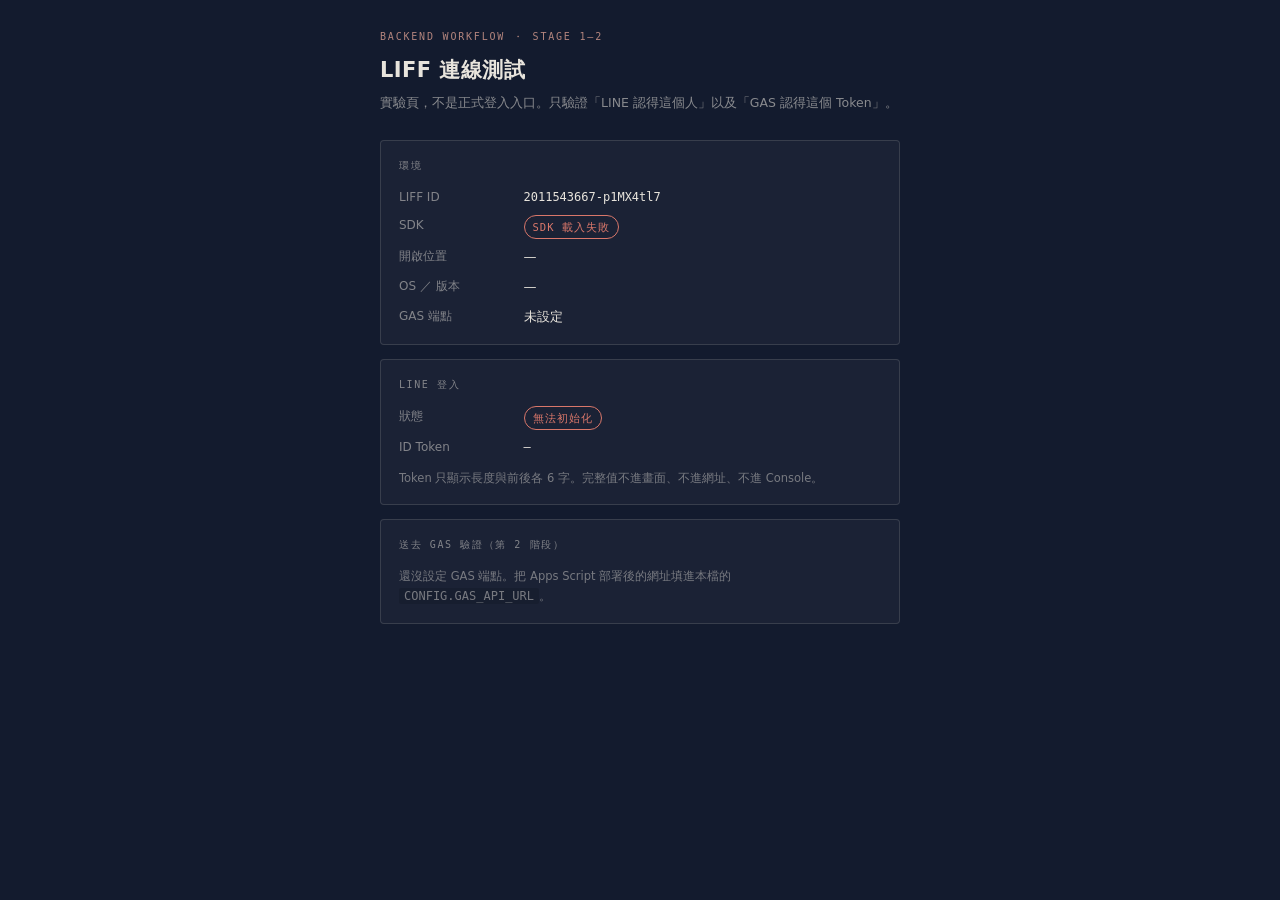
==== liff-test.html @ d4d9eb21 "後端第 1–2 階段：LIFF 唯讀測試頁與只驗 Token 的最小 GAS liff-test.html —— 獨立實驗頁，不是正式登入入口，不碰 index.html。 只做 liff.init(" ====
<!doctype html>
<html lang="zh-Hant">
<head>
<meta charset="utf-8">
<meta name="viewport" content="width=device-width,initial-scale=1">
<meta name="robots" content="noindex">
<title>UC 雲端教練 ・ LIFF 連線測試</title>
<!--
  BACKEND-WORKFLOW.md 第 1～2 階段的實驗頁。**這不是正式登入入口。**

  它只做四件事：liff.init()、看登入狀態、取得原始 ID Token、把 Token 送去 GAS 驗。
  不載入題庫、不讀寫 Sheet、不碰 index.html。

  ⚠️ 三條不能違反的規則（BACKEND-WORKFLOW.md §3）：
  1. **只傳原始 ID Token 給 GAS。** 不傳 liff.getProfile() 或
     getDecodedIDToken() 得到的 user ID —— 那是前端說的，不能當登入證明。
     `line_group_activity_system` 就是這樣做的，那套的風險等級才容許。
  2. **畫面、網址、Console 都不完整印出 Token。** 這裡只顯示長度與前後各 6 字。
  3. **不把 Token 放進網址。** 一律 POST body。

  跟 GAS 講話的寫法照抄 line_group_activity_system（已驗證可跑）：
  Content-Type: text/plain（避開 CORS preflight —— GAS 不能自訂回應標頭，
  送 application/json 會因為 preflight 直接失敗）、redirect: follow（GAS 會 302）、
  cache: no-store ＋ 加一個 _ts 參數（GAS 那層會快取）。
-->
<style>
  :root{
    --navy:#131B2E; --beige:#E8E4DC; --salmon:#E8A898;
    --ok:#7FB58A; --bad:#D9776A;
    --mono:'Space Grotesk',ui-monospace,SFMono-Regular,Menlo,monospace;
    --sans:'Noto Sans TC',system-ui,-apple-system,sans-serif;
  }
  *{box-sizing:border-box}
  body{
    margin:0; padding:28px 20px 60px; background:var(--navy); color:var(--beige);
    font-family:var(--sans); font-size:15px; line-height:1.75;
  }
  .wrap{max-width:520px; margin:0 auto}
  .ey{font-family:var(--mono); font-size:10px; letter-spacing:.18em;
      text-transform:uppercase; color:var(--salmon); opacity:.75; margin:0 0 6px}
  h1{font-size:21px; font-weight:700; margin:0 0 4px; letter-spacing:.02em}
  .sub{font-size:12.5px; opacity:.55; margin:0 0 26px}
  .card{
    background:rgba(232,228,220,.04); border:1px solid rgba(232,228,220,.14);
    border-radius:4px; padding:16px 18px; margin:0 0 14px;
  }
  .card h2{font-family:var(--mono); font-size:10px; letter-spacing:.16em;
    text-transform:uppercase; opacity:.5; margin:0 0 12px; font-weight:500}
  dl{margin:0; display:grid; grid-template-columns:7.5em 1fr; gap:7px 12px}
  dt{font-size:12px; opacity:.5}
  dd{margin:0; font-size:13px; word-break:break-all}
  dd.mono{font-family:var(--mono); font-size:12px}
  .pill{display:inline-block; font-family:var(--mono); font-size:10.5px;
    letter-spacing:.1em; padding:2px 8px; border-radius:20px;
    border:1px solid currentColor}
  .good{color:var(--ok)} .warn{color:var(--salmon)} .fail{color:var(--bad)}
  button{
    font-family:var(--sans); font-size:14px; font-weight:500;
    background:var(--salmon); color:var(--navy); border:0; border-radius:3px;
    padding:12px 20px; cursor:pointer; margin:14px 8px 0 0;
  }
  button.gh{background:none; color:var(--beige); border:1px solid rgba(232,228,220,.28)}
  button:disabled{opacity:.35; cursor:default}
  pre{
    font-family:var(--mono); font-size:11.5px; line-height:1.7; white-space:pre-wrap;
    word-break:break-all; background:rgba(0,0,0,.28); border-radius:3px;
    padding:12px 14px; margin:12px 0 0; max-height:260px; overflow:auto;
  }
  .note{font-size:11.5px; opacity:.45; margin:10px 0 0}
  code{font-family:var(--mono); font-size:12px; background:rgba(0,0,0,.25);
    padding:1px 5px; border-radius:2px}
</style>
</head>
<body>
<div class="wrap">

  <p class="ey">Backend Workflow ・ Stage 1–2</p>
  <h1>LIFF 連線測試</h1>
  <p class="sub">實驗頁，不是正式登入入口。只驗證「LINE 認得這個人」以及「GAS 認得這個 Token」。</p>

  <div class="card">
    <h2>環境</h2>
    <dl>
      <dt>LIFF ID</dt><dd class="mono" id="e-liff">—</dd>
      <dt>SDK</dt><dd id="e-sdk"><span class="pill warn">載入中</span></dd>
      <dt>開啟位置</dt><dd id="e-in">—</dd>
      <dt>OS ／ 版本</dt><dd id="e-os">—</dd>
      <dt>GAS 端點</dt><dd id="e-gas">—</dd>
    </dl>
  </div>

  <div class="card">
    <h2>LINE 登入</h2>
    <dl>
      <dt>狀態</dt><dd id="l-state"><span class="pill warn">尚未初始化</span></dd>
      <dt>ID Token</dt><dd class="mono" id="l-token">—</dd>
    </dl>
    <button id="btn-login" hidden>用 LINE 登入</button>
    <button id="btn-logout" class="gh" hidden>登出</button>
    <p class="note">Token 只顯示長度與前後各 6 字。完整值不進畫面、不進網址、不進 Console。</p>
  </div>

  <div class="card">
    <h2>送去 GAS 驗證（第 2 階段）</h2>
    <p class="note" id="g-hint" style="margin-top:0">
      還沒設定 GAS 端點。把 Apps Script 部署後的網址填進本檔的
      <code>CONFIG.GAS_API_URL</code>。
    </p>
    <button id="btn-verify" hidden>auth.exchange</button>
    <pre id="g-out" hidden></pre>
  </div>

</div>

<script src="https://static.line-scdn.net/liff/edge/2/sdk.js"></script>
<script>
(function () {
  'use strict';

  /* ── 設定 ───────────────────────────────────────────
     LIFF ID 會出現在前端，不是密鑰。Channel secret 絕對不放這裡。
     GAS_API_URL 部署完再填；空字串時第 2 階段的區塊會停用，
     第 1 階段（純 LIFF）照樣可以驗收。 */
  var CONFIG = {
    LIFF_ID: '2011543667-p1MX4tl7',
    GAS_API_URL: ''
  };

  var $ = function (id) { return document.getElementById(id); };
  function pill(el, cls, text) {
    $(el).innerHTML = '<span class="pill ' + cls + '">' + text + '</span>';
  }
  function set(el, text) { $(el).textContent = text; }

  /* 遮罩：只留前後各 6 字。長度也一起給 —— 出問題時「有沒有拿到」和
     「拿到的是不是完整的」是兩件事，長度分得出來。 */
  function mask(s) {
    if (!s) return '—';
    var n = String(s).length;
    if (n <= 14) return '（' + n + ' 字，過短，可疑）';
    return s.slice(0, 6) + '…' + s.slice(-6) + '　（' + n + ' 字）';
  }

  set('e-liff', CONFIG.LIFF_ID);
  set('e-gas', CONFIG.GAS_API_URL ? '已設定' : '未設定');

  if (typeof liff === 'undefined') {
    pill('e-sdk', 'fail', 'SDK 載入失敗');
    pill('l-state', 'fail', '無法初始化');
    return;
  }

  liff.init({ liffId: CONFIG.LIFF_ID })
    .then(function () {
      pill('e-sdk', 'good', 'v' + (liff.getVersion ? liff.getVersion() : '2'));
      set('e-in', liff.isInClient() ? 'LINE 內建瀏覽器' : '外部瀏覽器');
      var os = liff.getOS ? liff.getOS() : '?';
      var ver = liff.getLineVersion ? (liff.getLineVersion() || '（外部瀏覽器沒有）') : '?';
      set('e-os', os + '　/　LINE ' + ver);

      if (!liff.isLoggedIn()) {
        pill('l-state', 'warn', '未登入');
        $('btn-login').hidden = false;
        return;   /* 無 Token 就停在這裡，不往下走 —— 第 1 階段的驗收條件 */
      }

      pill('l-state', 'good', '已登入');
      $('btn-logout').hidden = false;

      var token = liff.getIDToken();
      if (!token) {
        set('l-token', '取不到（scope 可能沒開 openid）');
        return;
      }
      set('l-token', mask(token));
      window.__t = token;                       /* 只放在閉包外供按鈕用，不印出 */

      if (CONFIG.GAS_API_URL) {
        $('g-hint').textContent = '按下按鈕會把原始 ID Token POST 給 GAS，由 GAS 向 LINE 驗證。';
        $('btn-verify').hidden = false;
      }
    })
    .catch(function (err) {
      pill('e-sdk', 'fail', 'init 失敗');
      pill('l-state', 'fail', String(err && err.code || err));
    });

  $('btn-login').addEventListener('click', function () {
    liff.login({ redirectUri: location.href.split('#')[0] });
  });
  $('btn-logout').addEventListener('click', function () {
    liff.logout(); location.reload();
  });

  $('btn-verify').addEventListener('click', function () {
    var btn = $('btn-verify'), out = $('g-out');
    btn.disabled = true; out.hidden = false; out.textContent = '送出中…';

    /* 逾時要自己管 —— GAS 冷啟動可能要好幾秒，但也不能無限等。 */
    var ac = new AbortController();
    var timer = setTimeout(function () { ac.abort(); }, 12000);

    var url = new URL(CONFIG.GAS_API_URL);
    url.searchParams.set('_ts', String(Date.now()));   /* 繞過 GAS 那層快取 */

    fetch(url.toString(), {
      method: 'POST',
      /* ⚠️ text/plain 不是隨便寫的：GAS 不能自訂回應標頭，
         送 application/json 會觸發 CORS preflight，OPTIONS 直接失敗。 */
      headers: { 'Content-Type': 'text/plain' },
      body: JSON.stringify({
        action: 'auth.exchange',
        idToken: window.__t,
        requestId: 'liff-test-' + Date.now()
      }),
      redirect: 'follow',
      cache: 'no-store',
      signal: ac.signal
    })
      .then(function (r) { return r.text().then(function (t) { return { s: r.status, t: t }; }); })
      .then(function (r) {
        var pretty;
        try { pretty = JSON.stringify(JSON.parse(r.t), null, 2); }
        catch (e) { pretty = r.t.slice(0, 800); }   /* 回傳 HTML 通常代表部署權限沒開 */
        out.textContent = 'HTTP ' + r.s + '\n\n' + pretty;
      })
      .catch(function (e) {
        out.textContent = e.name === 'AbortError'
          ? '逾時（12 秒）。GAS 可能沒部署，或部署的存取權限不是「任何人」。'
          : '請求失敗：' + e.message + '\n\n多半是跨來源被擋。確認 Apps Script 是'
            + '「以我的身分執行、任何人皆可存取」的網頁應用程式部署。';
      })
      .then(function () { clearTimeout(timer); btn.disabled = false; });
  });
})();
</script>
</body>
</html>
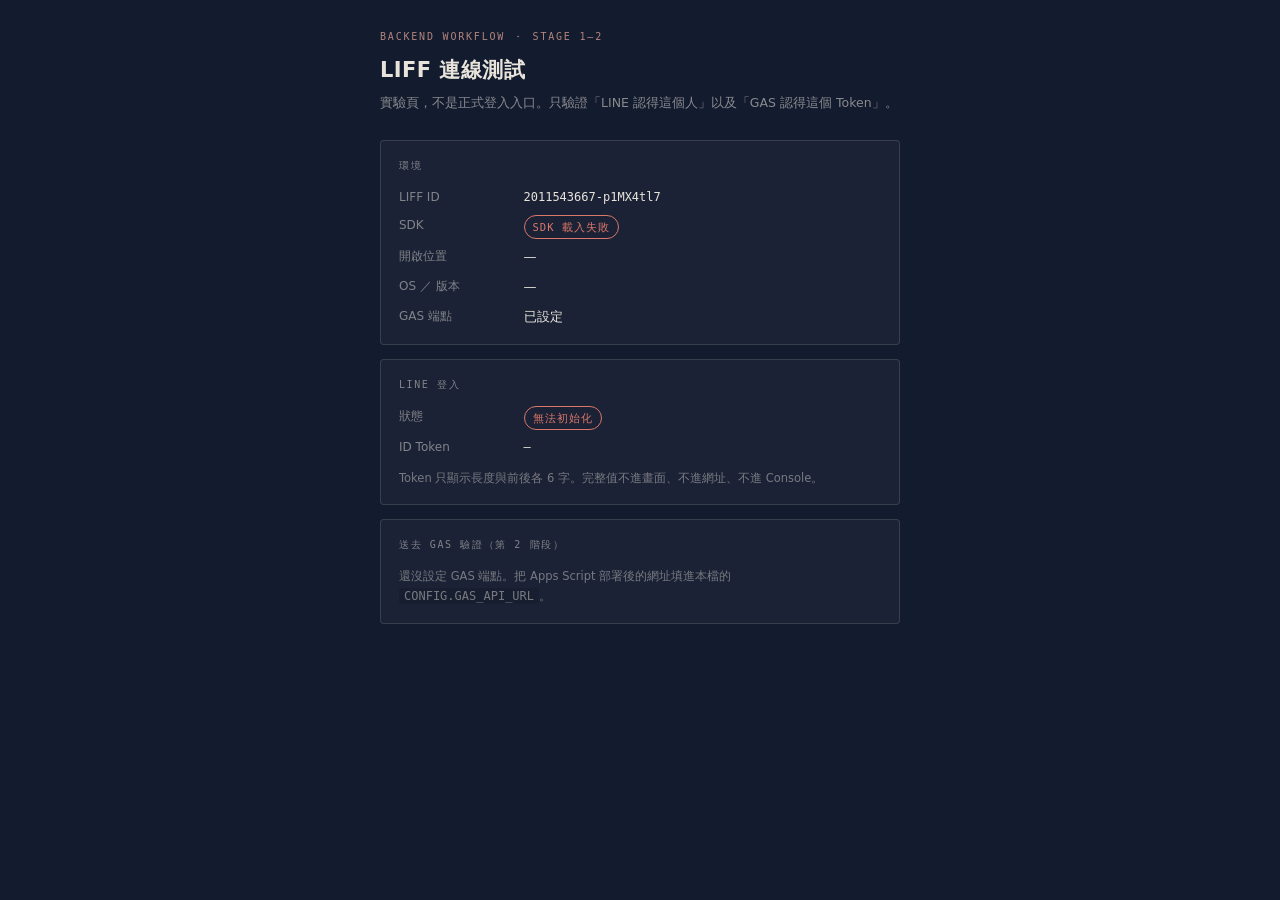
==== commit 6d411514: "接上 GAS 端點；Channel ID 改為常數 liff-test.html 填入已部署的 Apps Script /exec 網址，第 2 階段的 auth.exchange 按鈕現在會出現。 " ====
--- a/liff-test.html
+++ b/liff-test.html
@@ -123,7 +123,7 @@
      第 1 階段（純 LIFF）照樣可以驗收。 */
   var CONFIG = {
     LIFF_ID: '2011543667-p1MX4tl7',
-    GAS_API_URL: ''
+    GAS_API_URL: 'https://script.google.com/macros/s/AKfycbxTfsHyZ5Nu6c-UDig_xVJAkJJLs8Tp5YrpIWfqqln0rVDAk3-aTkuZGXAw9vgWty8tyg/exec'
   };
 
   var $ = function (id) { return document.getElementById(id); };
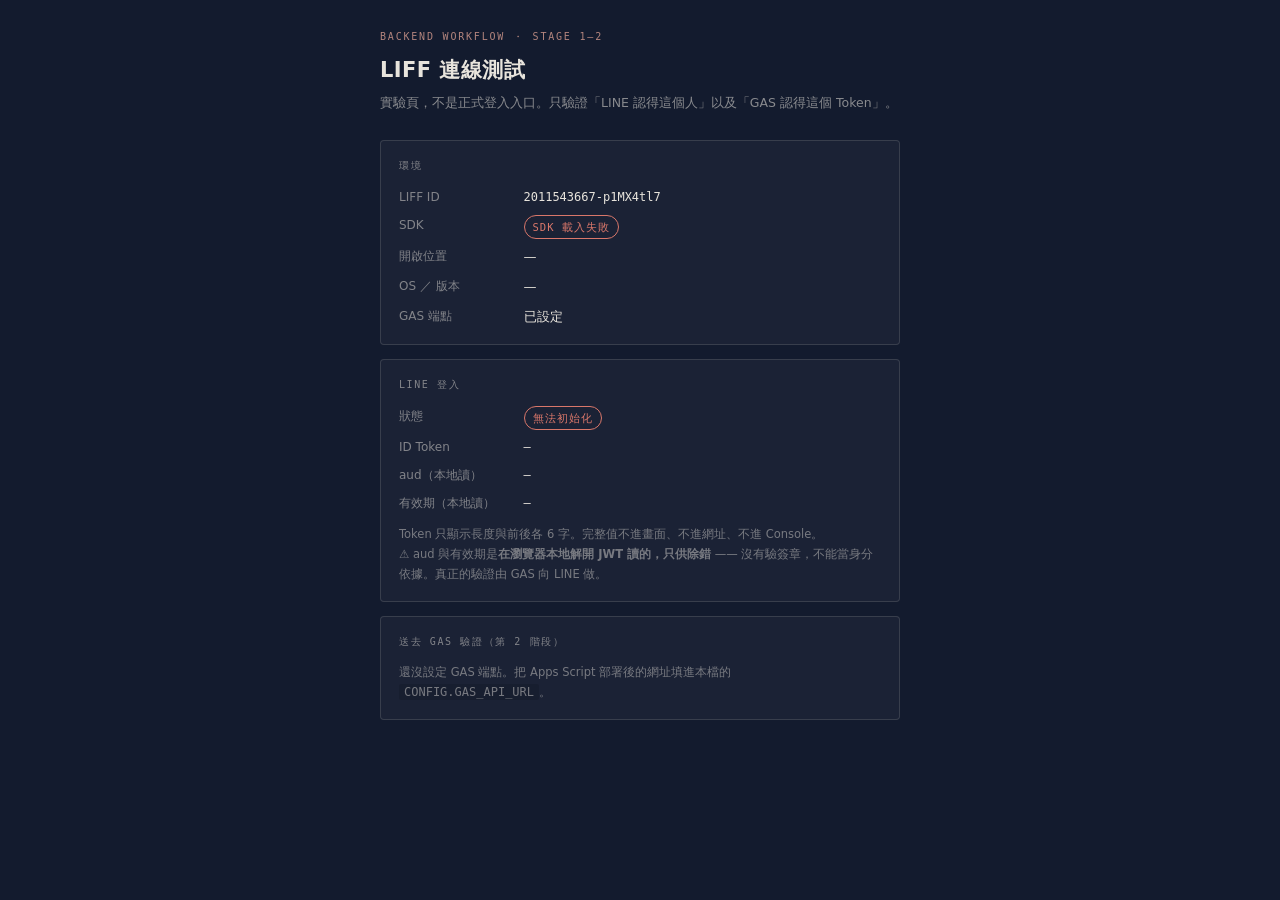
==== commit 89a31374: "auth.exchange 失敗時要看得出原因 GAS：驗證失敗時把 LINE 回的 error / error_description 帶進 error.detail。 那兩個欄位描述的是請求、不是" ====
--- a/liff-test.html
+++ b/liff-test.html
@@ -94,10 +94,14 @@
     <dl>
       <dt>狀態</dt><dd id="l-state"><span class="pill warn">尚未初始化</span></dd>
       <dt>ID Token</dt><dd class="mono" id="l-token">—</dd>
+      <dt>aud（本地讀）</dt><dd class="mono" id="l-aud">—</dd>
+      <dt>有效期（本地讀）</dt><dd class="mono" id="l-exp">—</dd>
     </dl>
     <button id="btn-login" hidden>用 LINE 登入</button>
     <button id="btn-logout" class="gh" hidden>登出</button>
-    <p class="note">Token 只顯示長度與前後各 6 字。完整值不進畫面、不進網址、不進 Console。</p>
+    <p class="note">Token 只顯示長度與前後各 6 字。完整值不進畫面、不進網址、不進 Console。<br>
+      ⚠️ aud 與有效期是<strong>在瀏覽器本地解開 JWT 讀的，只供除錯</strong> ——
+      沒有驗簽章，不能當身分依據。真正的驗證由 GAS 向 LINE 做。</p>
   </div>
 
   <div class="card">
@@ -134,6 +138,15 @@
 
   /* 遮罩：只留前後各 6 字。長度也一起給 —— 出問題時「有沒有拿到」和
      「拿到的是不是完整的」是兩件事，長度分得出來。 */
+  /* 只解 payload 拿來顯示，不驗簽章。base64url 要先補回 padding。 */
+  function peek(jwt) {
+    try {
+      var b = jwt.split('.')[1].replace(/-/g, '+').replace(/_/g, '/');
+      while (b.length % 4) b += '=';
+      return JSON.parse(decodeURIComponent(escape(atob(b))));
+    } catch (e) { return null; }
+  }
+
   function mask(s) {
     if (!s) return '—';
     var n = String(s).length;
@@ -174,6 +187,21 @@
       }
       set('l-token', mask(token));
       window.__t = token;                       /* 只放在閉包外供按鈕用，不印出 */
+
+      /* ⚠️ 這裡解 JWT **純粹是為了除錯顯示**，沒有驗簽章。
+         少了它，「Token 過期」跟「Channel 設錯」在畫面上一模一樣，
+         每次都要去翻 Apps Script 的執行紀錄才知道發生什麼事。
+         身分判斷一律以 GAS 向 LINE 驗證的結果為準。 */
+      var p = peek(token);
+      if (!p) { set('l-aud', '（解不開）'); set('l-exp', '—'); }
+      else {
+        set('l-aud', String(p.aud || '?') + (String(p.aud) === '2011543667' ? '　✓ 相符' : '　✗ 與 Channel ID 不符'));
+        if (p.exp) {
+          var left = p.exp - Math.floor(Date.now() / 1000);
+          set('l-exp', left > 0 ? '還有 ' + Math.floor(left / 60) + ' 分 ' + (left % 60) + ' 秒'
+                                : '已過期 ' + Math.floor(-left / 60) + ' 分前　← 重新登入即可');
+        } else set('l-exp', '（沒有 exp）');
+      }
 
       if (CONFIG.GAS_API_URL) {
         $('g-hint').textContent = '按下按鈕會把原始 ID Token POST 給 GAS，由 GAS 向 LINE 驗證。';
@@ -219,10 +247,27 @@
     })
       .then(function (r) { return r.text().then(function (t) { return { s: r.status, t: t }; }); })
       .then(function (r) {
-        var pretty;
-        try { pretty = JSON.stringify(JSON.parse(r.t), null, 2); }
+        var j = null, pretty;
+        try { j = JSON.parse(r.t); pretty = JSON.stringify(j, null, 2); }
         catch (e) { pretty = r.t.slice(0, 800); }   /* 回傳 HTML 通常代表部署權限沒開 */
-        out.textContent = 'HTTP ' + r.s + '\n\n' + pretty;
+
+        /* 把「所以我該做什麼」講在最前面。原始 JSON 留在下面給除錯用。 */
+        var head = '';
+        if (j && j.ok) head = '✓ 驗證成功\n\n';
+        else if (j && j.error) {
+          var d = j.error.detail || {};
+          var why = {
+            'invalid_request': d.lineErrorDescription === 'IdToken expired.'
+              ? 'Token 過期了 —— 按「登出」再重新登入一次就好。'
+              : 'LINE 說這個 Token 不合法。多半是過期，或 LIFF App 與 Channel 沒對上。',
+            'invalid_client': 'Channel ID 對不上：這個 Token 不是發給 2011543667 的。'
+          }[d.lineError] || '';
+          if (d.expiredSecAgo) why = 'Token 在 ' + Math.floor(d.expiredSecAgo / 60) + ' 分鐘前過期，重新登入即可。';
+          if (d.tokenAudTail) why = 'Channel 不符：Token 的 aud 結尾是 ' + d.tokenAudTail
+            + '，但這支 GAS 期待 ' + d.expectedChannelTail + '。';
+          head = '✗ ' + j.error.code + (why ? '\n' + why : '') + '\n\n';
+        }
+        out.textContent = head + 'HTTP ' + r.s + '\n' + pretty;
       })
       .catch(function (e) {
         out.textContent = e.name === 'AbortError'
